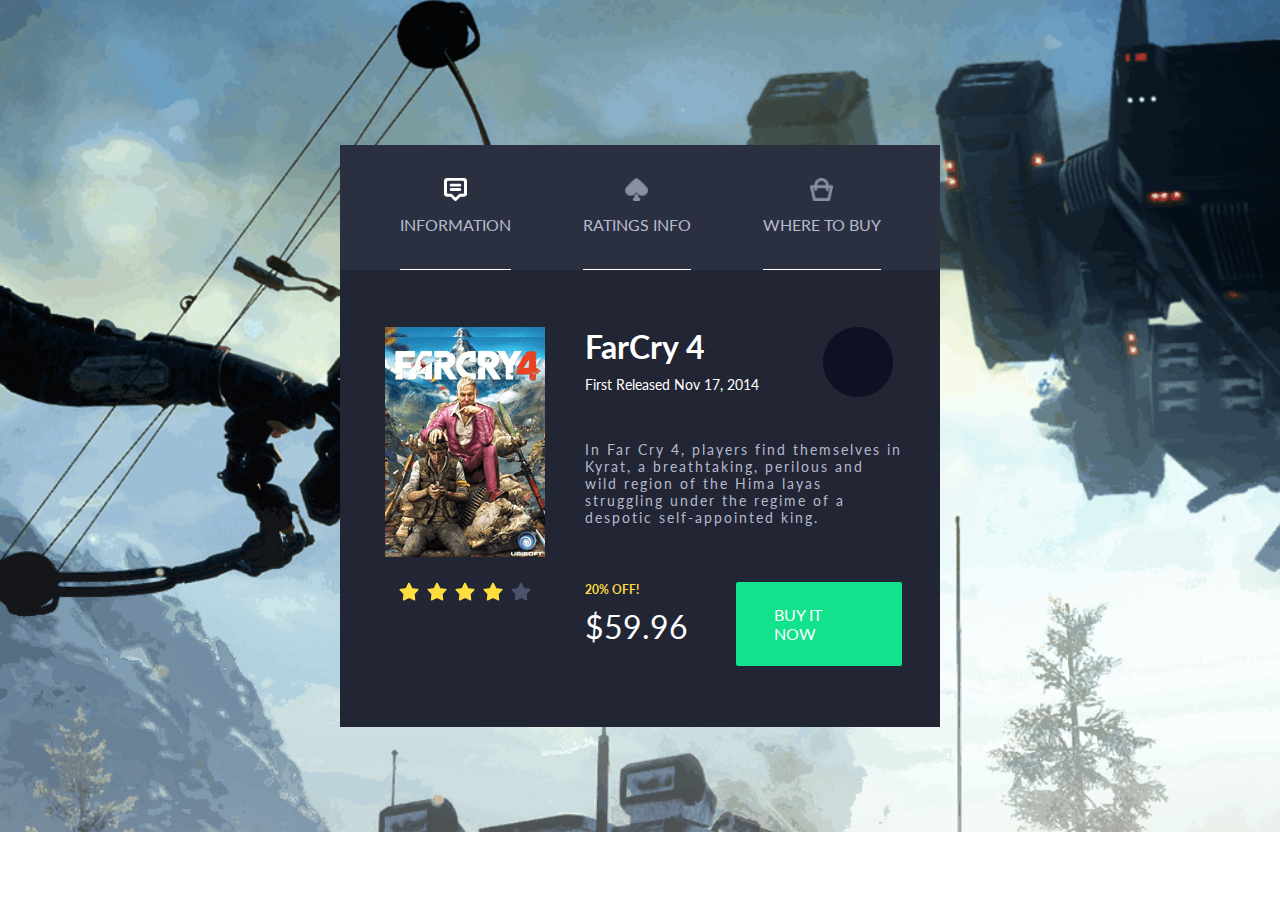
==== 10/index.html @ 4fb9903b ":sunrise:" ====
<!DOCTYPE html>
<html lang="en">
<head>
    <meta charset="UTF-8">
    <meta name="viewport" content="width=device-width, initial-scale=1.0">
    <title>10-th homework jQuery</title>
    <link rel="stylesheet" href="style.css">
    <script
  src="https://code.jquery.com/jquery-3.5.1.js"
  integrity="sha256-QWo7LDvxbWT2tbbQ97B53yJnYU3WhH/C8ycbRAkjPDc="
  crossorigin="anonymous"></script>
</head>
<body>
    <div class="wrapper">
        <div class="card-wrapper">
            <div class="tab-link">
            <div class="link__wrapper">
                <img class="link__wrapper-img" src="./img/tooltip@1X.png" alt="">
                <a class="link-wrapper-link" href="">INFORMATION</a>
            </div>
            <div class="link__wrapper">
                <img class="link__wrapper-img" src="./img/card@1X.png" alt="">
                <a class="link-wrapper-link" href="">RATINGS INFO</a>
            </div> 
            <div class="link__wrapper">
                <img class="link__wrapper-img" src="./img/basket@1X.png" alt="">
                <a class="link-wrapper-link" href="">WHERE TO BUY</a>
            </div>
            </div>
            <div class="main-items">
                <div class="main-items__img">
                    <img class="main-items__img__img" src="./img/Layer 33 copy@1X.png" alt="">
                    <div class="main-items__img-star">
                    <img class="main-items__img__star" src="./img/star_yellow.png" alt="">
                    <img class="main-items__img__star" src="./img/star_yellow.png" alt="">
                    <img class="main-items__img__star" src="./img/star_yellow.png" alt="">
                    <img class="main-items__img__star" src="./img/star_yellow.png" alt="">
                    <img class="main-items__img__star" src="./img/star_grey.png" alt="">
                    </div>
                    
                </div>
                <div class="main-items__text">
                    <div class="main-items__text__header-wrapper">
                        <div class="main-items__text__header-wrapper__text">
                            <h1 class="main-items__text__header" >FarCry 4</h1>
                            <p class="main-items__text__date">First Released Nov 17, 2014</p> 
                        </div>
                        <img src="./img/Ellipse 5@1X.png" alt="">
                    </div>
                    <p class="main-items__text__about">In Far Cry 4, players find themselves in Kyrat, a breathtaking, perilous and wild region of the Hima
                        layas struggling under the regime of a despotic self-appointed king.</p>
                        <div class="main-items__text__button-wrapper">
                            <div class="main-items__text__button-wrapper-text">
                                <p class="main-items__text__button-wrapper-text__text">20% OFF!</p>
                                <p class="main-items__text__price">$59.96</p>
                            </div>
                            <a class="main-items__text__button" href="#">BUY IT NOW</a>
                        </div>
                </div>
            </div>
        </div>
    </div>
<script src="script.js"></script>
</body>
</html>
---- 10/style.css ----
@import url('https://fonts.googleapis.com/css2?family=Lato:wght@400;900&display=swap');
* {
    margin: 0;
    padding: 0;
    box-sizing: border-box;
}
.wrapper {
    display: flex;
    justify-content: center;
    align-items:center;
    background: url(./img/Layer\ 41@1X.png) no-repeat;
    background-position: center center;
    background-size: cover;
    padding-top: 145px;
    padding-bottom: 145px;
}
.card-wrapper {
    width: 600px;
    height: 542px;
}
.tab-link {
    background-color: #2B3040;
    display: flex;
    padding-top: 33px;
    justify-content: center;
}
.main-items {
display: flex;
background-color: #212534;
padding: 57px 38px 61px 45px;
color:white;
font-family: 'Lato', sans-serif;
}
.link__wrapper {
    display: flex;
    flex-direction: column;
    margin-right: 72px;
    align-items: center;
    border-bottom: 1px solid white;
    padding-bottom: 35px;
}
.link__wrapper:last-child{
    margin-right: 0px;
}
.link__wrapper-img {
    width: 23px;
    height: 23px;
    margin-bottom: 14px;
}
.main-items__img__img {
    margin-bottom: 25px;
}
.main-items__img__star {
    margin-right: 8px;
}
.main-items__img__star:last-child{
    margin-right: 0px;
}
.link-wrapper-link {
    text-decoration: none;
    font-family: 'Lato', sans-serif;
    font-size: 16px;
    color: #B7BACD;

}
.main-items__img {
    display: flex;
    flex-direction: column;
    margin-right: 40px;
    align-items:center;
    
}
.main-items__img-star {
    display: flex;
}
.main-items__text__header-wrapper {
    display: flex;
    margin-bottom: 44px;
}
.main-items__text__header-wrapper__text {
    display: flex;
    flex-direction: column;
    margin-right: 64px;
}
.main-items__text__button-wrapper {
    display: flex;
}
.main-items__text__button-wrapper-text {
    margin-right: 48px;
}
.main-items__text__button-wrapper-text__text {
    color: #FEDC3F;
} 
/* font sizizng*/
.main-items__text__header {
    font-size: 32px;
    margin-bottom: 10px;
}
.main-items__text__date {
    font-size: 14px;
}.main-items__text__about {
    font-size: 14px;
    margin-bottom: 56px;
    letter-spacing: 2px;
    color: #B7BACD;
}
.main-items__text__button-wrapper-text__text {
    font-size: 12px;
    font-weight: bold;
    margin-bottom: 10px;
}
.main-items__text__price {
font-size: 32px;
}
.main-items__text__button {
    background-color: #13e28d;
    text-decoration: none;
    color: white;
    padding: 21px 34px 21px 36px;
    border-radius: 2px;
    transition: all .7s;
    border: 2px solid transparent;
}
.main-items__text__button:hover {
    cursor: pointer;
    color: #FEDC3F;
    border-color:#FEDC3F ;
}
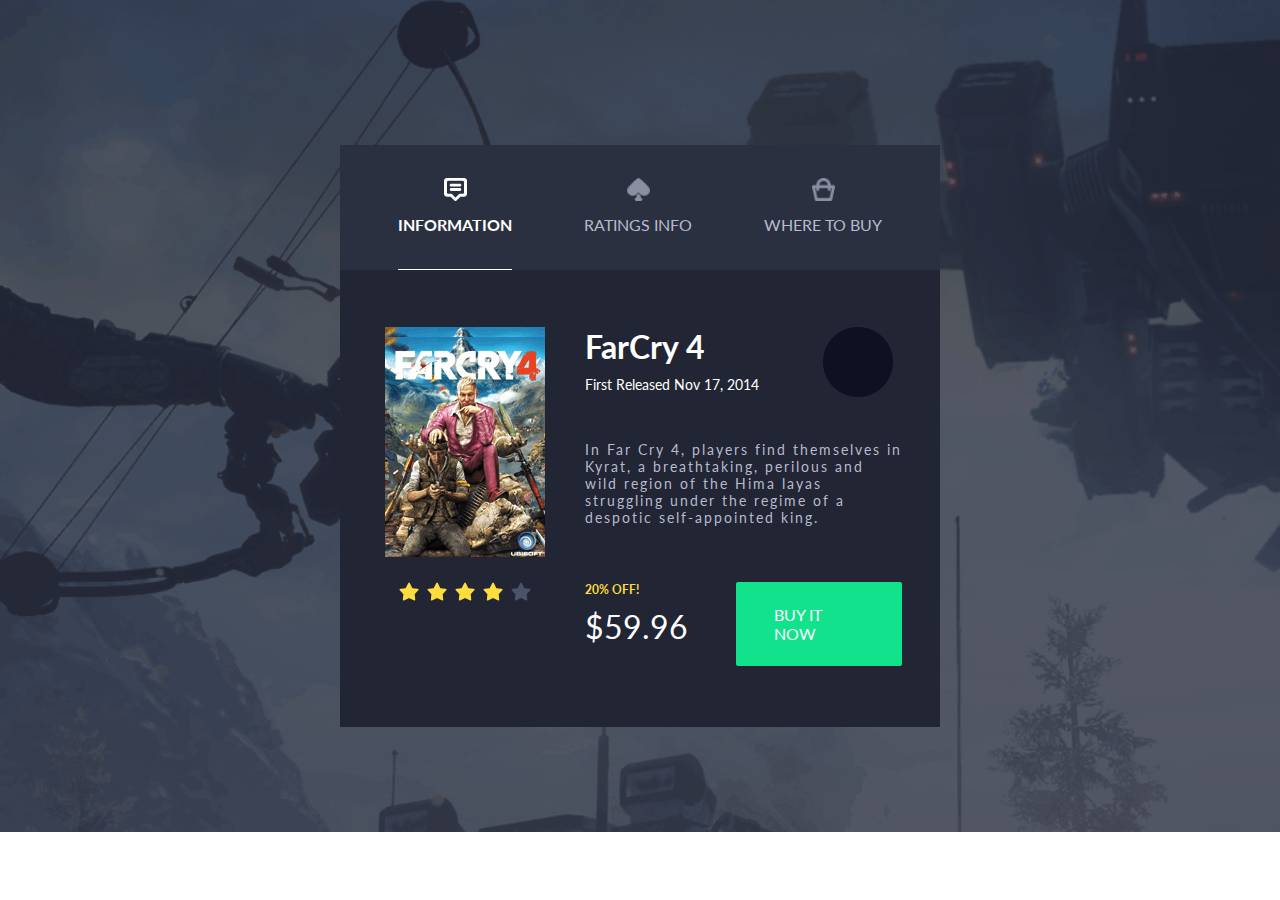
==== commit 0e102fc0: ":sweat:" ====
--- a/10/index.html
+++ b/10/index.html
@@ -14,18 +14,18 @@
     <div class="wrapper">
         <div class="card-wrapper">
             <div class="tab-link">
-            <div class="link__wrapper">
+                <div class="link__wrapper link-wrapper-active">
                 <img class="link__wrapper-img" src="./img/tooltip@1X.png" alt="">
-                <a class="link-wrapper-link" href="">INFORMATION</a>
-            </div>
-            <div class="link__wrapper">
+                <a class="link-wrapper-link link-wrapper-link-active" href="">INFORMATION</a>
+                </div>
+                <div class="link__wrapper">
                 <img class="link__wrapper-img" src="./img/card@1X.png" alt="">
-                <a class="link-wrapper-link" href="">RATINGS INFO</a>
-            </div> 
-            <div class="link__wrapper">
+                <a class="link-wrapper-link " href="">RATINGS INFO</a>
+                </div> 
+                <div class="link__wrapper">
                 <img class="link__wrapper-img" src="./img/basket@1X.png" alt="">
                 <a class="link-wrapper-link" href="">WHERE TO BUY</a>
-            </div>
+                </div>
             </div>
             <div class="main-items">
                 <div class="main-items__img">
@@ -58,6 +58,69 @@
                         </div>
                 </div>
             </div>
+            <div class="main-items">
+                <div class="main-items__img">
+                    <img class="main-items__img__img" src="./img/Layer 33 copy@1X.png" alt="">
+                    <div class="main-items__img-star">
+                    <img class="main-items__img__star" src="./img/star_yellow.png" alt="">
+                    <img class="main-items__img__star" src="./img/star_yellow.png" alt="">
+                    <img class="main-items__img__star" src="./img/star_yellow.png" alt="">
+                    <img class="main-items__img__star" src="./img/star_grey.png" alt="">
+                    <img class="main-items__img__star" src="./img/star_grey.png" alt="">
+
+                    </div>
+                    
+                </div>
+                <div class="main-items__text">
+                    <div class="main-items__text__header-wrapper">
+                        <div class="main-items__text__header-wrapper__text">
+                            <h1 class="main-items__text__header" >FarCry 3</h1>
+                            <p class="main-items__text__date">First Released Nov 15, 2020</p> 
+                        </div>
+                        <img src="./img/Ellipse 5@1X.png" alt="">
+                    </div>
+                    <p class="main-items__text__about">In Far Cry 3, players find themselves in Kyrat, a breathtaking, perilous and wild region of the Hima
+                        layas struggling under the regime of a despotic self-appointed king.</p>
+                        <div class="main-items__text__button-wrapper">
+                            <div class="main-items__text__button-wrapper-text">
+                                <p class="main-items__text__button-wrapper-text__text">50% OFF!</p>
+                                <p class="main-items__text__price">$60.00</p>
+                            </div>
+                            <a class="main-items__text__button" href="#">BUY IT NOW</a>
+                        </div>
+                </div>
+            </div>
+            <div class="main-items">
+                <div class="main-items__img">
+                    <img class="main-items__img__img" src="./img/Layer 33 copy@1X.png" alt="">
+                    <div class="main-items__img-star">
+                    <img class="main-items__img__star" src="./img/star_yellow.png" alt="">
+                    <img class="main-items__img__star" src="./img/star_grey.png" alt="">
+                    <img class="main-items__img__star" src="./img/star_grey.png" alt="">
+                    <img class="main-items__img__star" src="./img/star_grey.png" alt="">
+                    <img class="main-items__img__star" src="./img/star_grey.png" alt="">
+                    </div>
+                    
+                </div>
+                <div class="main-items__text">
+                    <div class="main-items__text__header-wrapper">
+                        <div class="main-items__text__header-wrapper__text">
+                            <h1 class="main-items__text__header" >FarCry 2</h1>
+                            <p class="main-items__text__date">First Released Nov 20, 2019</p> 
+                        </div>
+                        <img src="./img/Ellipse 5@1X.png" alt="">
+                    </div>
+                    <p class="main-items__text__about">In Far Cry 2, players find themselves in Kyrat, a breathtaking, perilous and wild region of the Hima
+                        layas struggling under the regime of a despotic self-appointed king.</p>
+                        <div class="main-items__text__button-wrapper">
+                            <div class="main-items__text__button-wrapper-text">
+                                <p class="main-items__text__button-wrapper-text__text">50% OFF!</p>
+                                <p class="main-items__text__price">$19.96</p>
+                            </div>
+                            <a class="main-items__text__button" href="#">BUY IT NOW</a>
+                        </div>
+                </div>
+            </div>
         </div>
     </div>
 <script src="script.js"></script>
--- a/10/style.css
+++ b/10/style.css
@@ -13,10 +13,25 @@
     background-size: cover;
     padding-top: 145px;
     padding-bottom: 145px;
+    position: relative;
+    z-index: 1;
+}
+.wrapper:after {
+    content: '';
+    position: absolute;
+    top: 0;
+    left: 0;
+    bottom: 0;
+    right: 0;
+    z-index: 2;
+    opacity: 80%;
+    background: #292D3E;
 }
 .card-wrapper {
     width: 600px;
     height: 542px;
+    position: relative;
+    z-index: 3;
 }
 .tab-link {
     background-color: #2B3040;
@@ -36,8 +51,13 @@
     flex-direction: column;
     margin-right: 72px;
     align-items: center;
+    padding-bottom: 35px;
+
+}
+.link-wrapper-active{
+
     border-bottom: 1px solid white;
-    padding-bottom: 35px;
+
 }
 .link__wrapper:last-child{
     margin-right: 0px;
@@ -62,6 +82,10 @@
     font-size: 16px;
     color: #B7BACD;
 
+}
+.link-wrapper-link-active {
+    font-weight: bold;
+    color: white;
 }
 .main-items__img {
     display: flex;
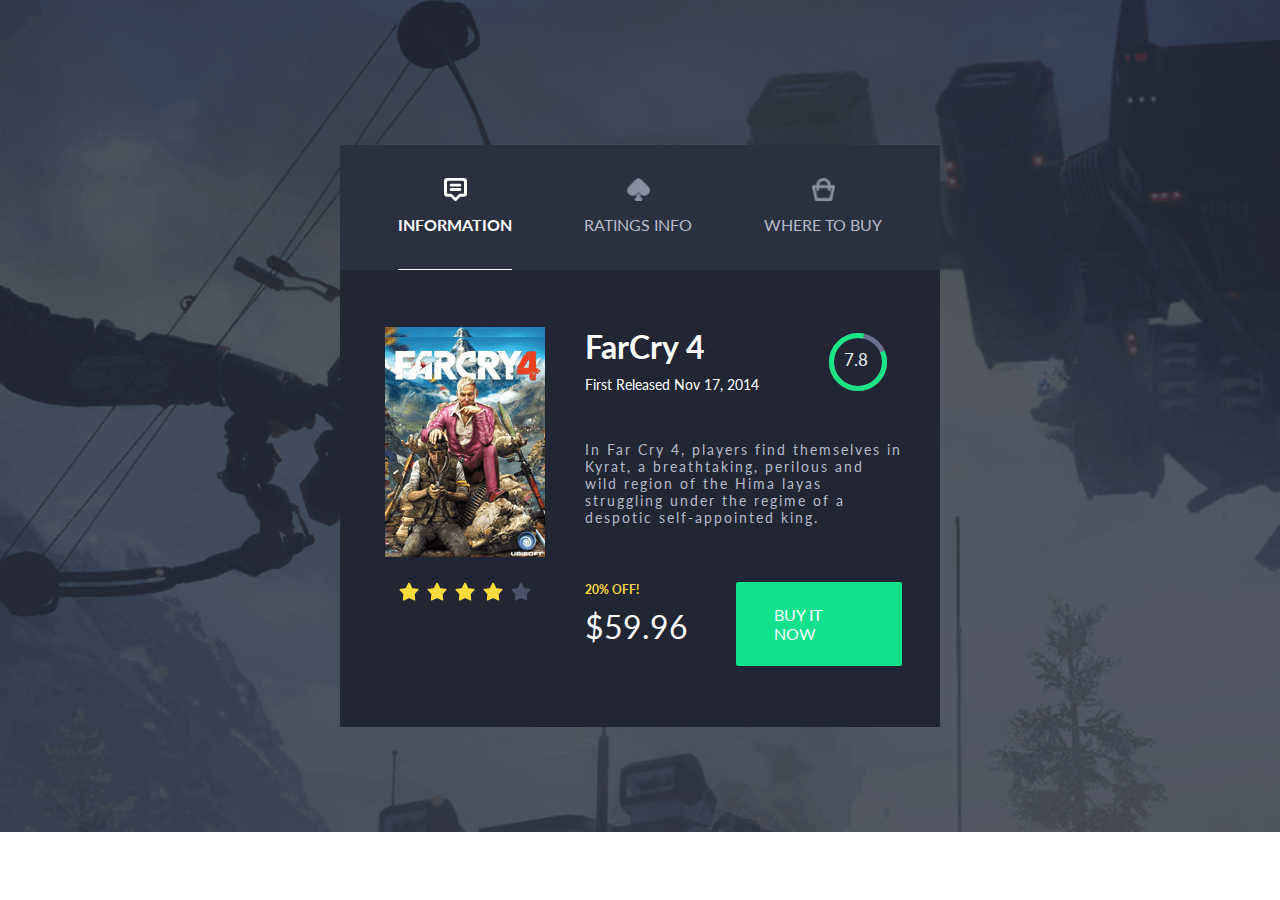
==== commit b93e40e3: ":v:" ====
--- a/10/index.html
+++ b/10/index.html
@@ -45,7 +45,14 @@
                             <h1 class="main-items__text__header" >FarCry 4</h1>
                             <p class="main-items__text__date">First Released Nov 17, 2014</p> 
                         </div>
-                        <img src="./img/Ellipse 5@1X.png" alt="">
+                        <svg width="70px" height="70px" viewBox="0 0 42 42" class="donut">
+                            <circle class="donut-hole" cx="21" cy="21" r="15.91549430918954" fill="#212534"></circle>
+                            <circle class="donut-ring" cx="21" cy="21" r="15.91549430918954" fill="transparent" stroke="#6c708c" stroke-width="3"></circle>
+                            <circle class="donut-segment" cx="21" cy="21" r="15.91549430918954" fill="transparent" stroke="#19e682" stroke-width="3" stroke-dasharray="78 15" stroke-dashoffset="0"></circle>
+                                <text x="30%" y="55%" class="chart-number">
+                                  7.8
+                                </text> <style>.chart-number {fill:#eeeff0; font-size: 10px;}</style>
+                          </svg>
                     </div>
                     <p class="main-items__text__about">In Far Cry 4, players find themselves in Kyrat, a breathtaking, perilous and wild region of the Hima
                         layas struggling under the regime of a despotic self-appointed king.</p>
@@ -77,7 +84,14 @@
                             <h1 class="main-items__text__header" >FarCry 3</h1>
                             <p class="main-items__text__date">First Released Nov 15, 2020</p> 
                         </div>
-                        <img src="./img/Ellipse 5@1X.png" alt="">
+                        <svg width="70px" height="70px" viewBox="0 0 42 42" class="donut">
+                            <circle class="donut-hole" cx="21" cy="21" r="15.91549430918954" fill="#212534"></circle>
+                            <circle class="donut-ring" cx="21" cy="21" r="15.91549430918954" fill="transparent" stroke="#6c708c" stroke-width="3"></circle>
+                            <circle class="donut-segment" cx="21" cy="21" r="15.91549430918954" fill="transparent" stroke="#19e682" stroke-width="3" stroke-dasharray="78 15" stroke-dashoffset="0"></circle>
+                                <text x="30%" y="55%" class="chart-number">
+                                  7.8
+                                </text> <style>.chart-number {fill:#eeeff0; font-size: 10px;}</style>
+                          </svg>
                     </div>
                     <p class="main-items__text__about">In Far Cry 3, players find themselves in Kyrat, a breathtaking, perilous and wild region of the Hima
                         layas struggling under the regime of a despotic self-appointed king.</p>
@@ -108,7 +122,14 @@
                             <h1 class="main-items__text__header" >FarCry 2</h1>
                             <p class="main-items__text__date">First Released Nov 20, 2019</p> 
                         </div>
-                        <img src="./img/Ellipse 5@1X.png" alt="">
+                        <svg width="70px" height="70px" viewBox="0 0 42 42" class="donut">
+                            <circle class="donut-hole" cx="21" cy="21" r="15.91549430918954" fill="#212534"></circle>
+                            <circle class="donut-ring" cx="21" cy="21" r="15.91549430918954" fill="transparent" stroke="#6c708c" stroke-width="3"></circle>
+                            <circle class="donut-segment" cx="21" cy="21" r="15.91549430918954" fill="transparent" stroke="#19e682" stroke-width="3" stroke-dasharray="78 15" stroke-dashoffset="0"></circle>
+                                <text x="30%" y="55%" class="chart-number">
+                                  7.8
+                                </text> <style>.chart-number {fill:#eeeff0; font-size: 10px;}</style>
+                          </svg>
                     </div>
                     <p class="main-items__text__about">In Far Cry 2, players find themselves in Kyrat, a breathtaking, perilous and wild region of the Hima
                         layas struggling under the regime of a despotic self-appointed king.</p>
--- a/10/style.css
+++ b/10/style.css
@@ -54,10 +54,11 @@
     padding-bottom: 35px;
 
 }
+.link__wrapper:hover {
+    cursor: pointer;
+}
 .link-wrapper-active{
-
     border-bottom: 1px solid white;
-
 }
 .link__wrapper:last-child{
     margin-right: 0px;
@@ -100,6 +101,10 @@
 .main-items__text__header-wrapper {
     display: flex;
     margin-bottom: 44px;
+}
+.chart-text {
+    font-size: 10px;
+    color: white;
 }
 .main-items__text__header-wrapper__text {
     display: flex;
